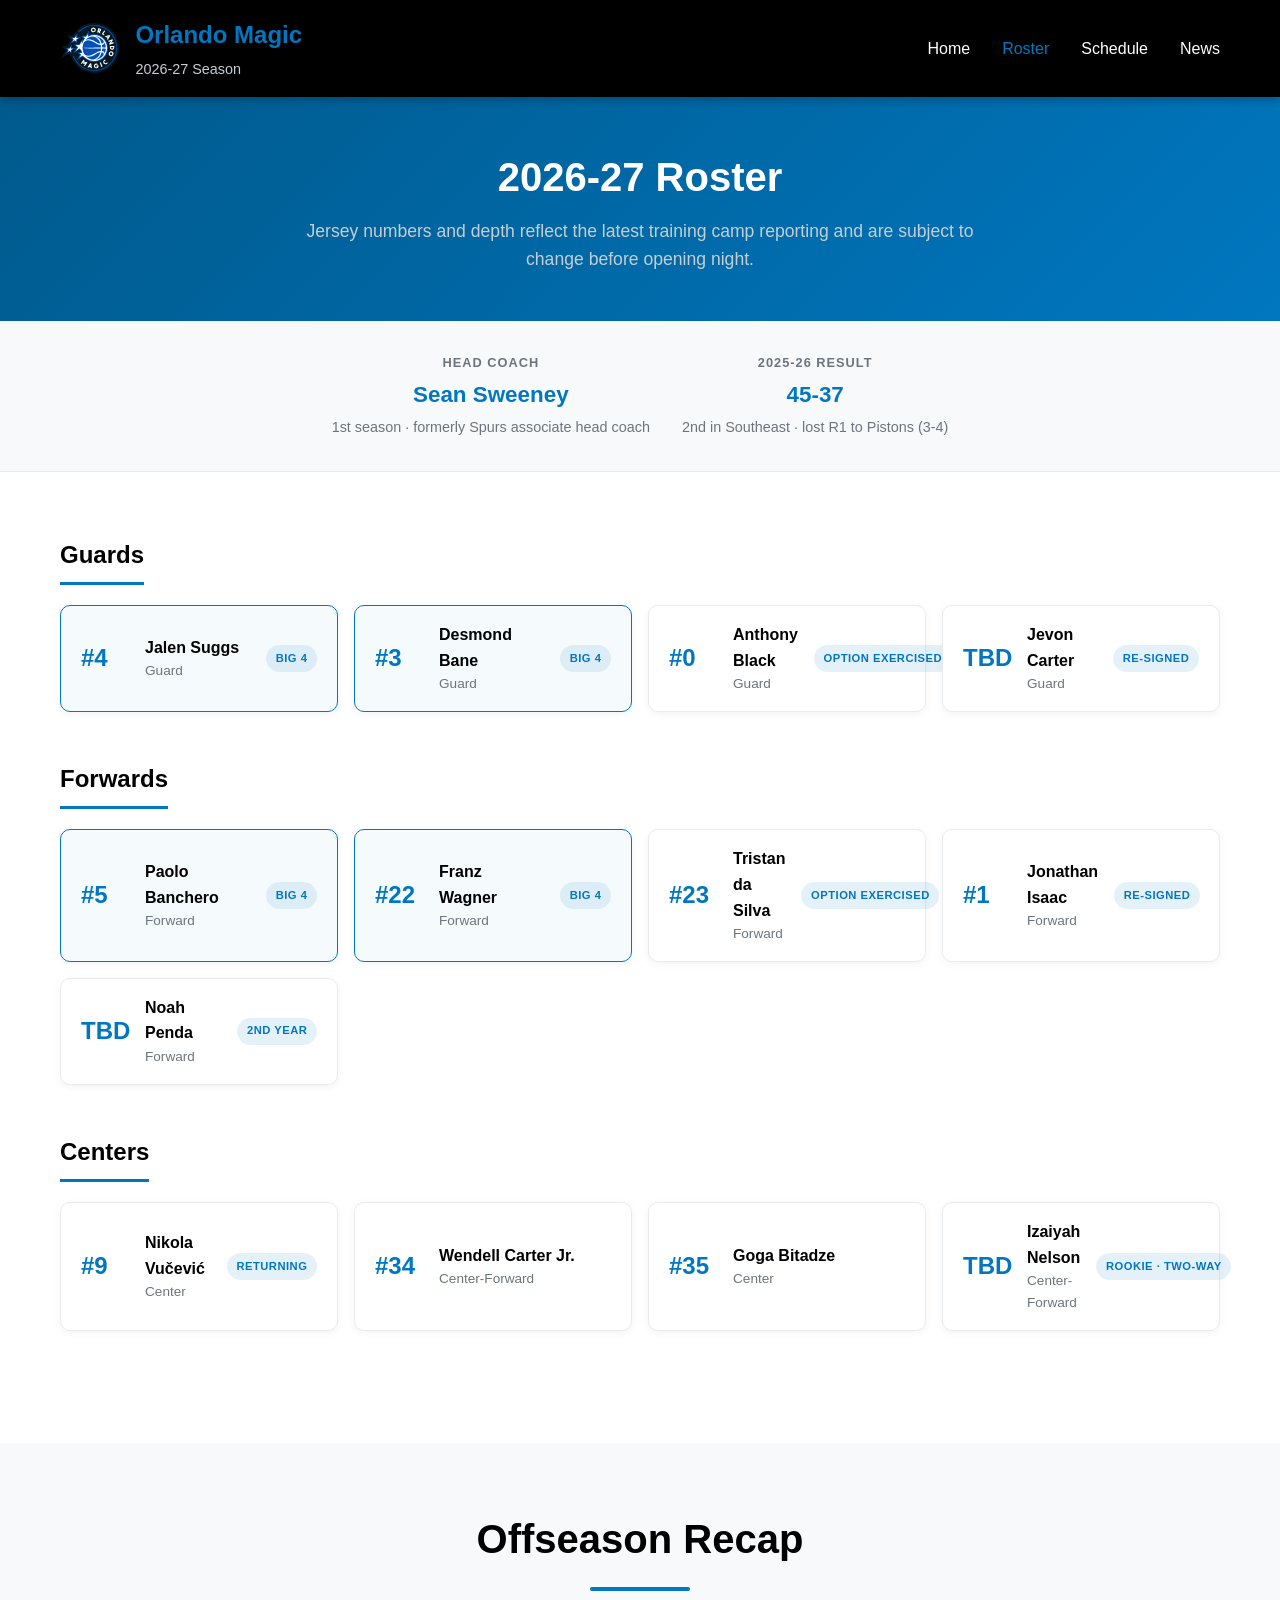
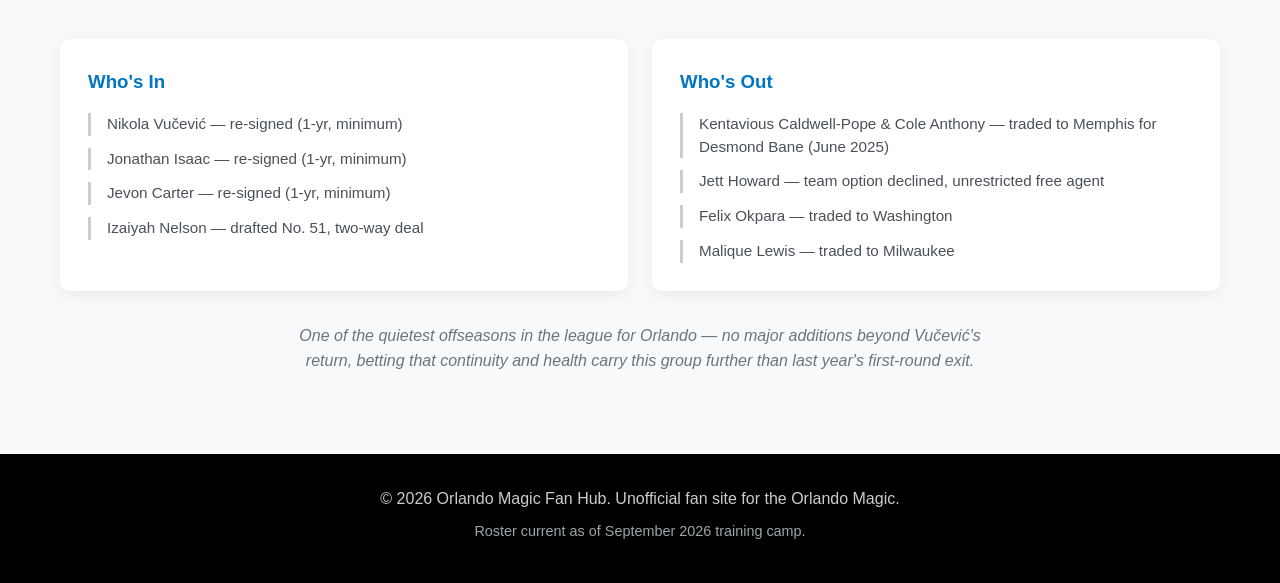
==== roster.html @ 5cc50b39 "Rebuild site as a 2026-27 season hub with roster, schedule, and news pages The Wagner brothers are n" ====
<!DOCTYPE html>
<html lang="en">
<head>
    <meta charset="UTF-8">
    <meta name="viewport" content="width=device-width, initial-scale=1.0">
    <meta name="description" content="Full 2026-27 Orlando Magic roster, grouped by position, with head coach Sean Sweeney and an offseason transactions recap.">
    <title>Roster | Orlando Magic 2026-27</title>
    <link rel="stylesheet" href="styles.css">
</head>
<body>
    <!-- Header -->
    <header class="header">
        <div class="container">
            <div class="header-content">
                <div class="logo">
                    <img src="assets/images/orlando-magic-logo.svg" alt="Orlando Magic Logo" class="logo-image">
                    <div class="logo-text">
                        <h1>Orlando Magic</h1>
                        <p>2026-27 Season</p>
                    </div>
                </div>
                <nav class="nav">
                    <a href="index.html" class="nav-link">Home</a>
                    <a href="roster.html" class="nav-link active">Roster</a>
                    <a href="schedule.html" class="nav-link">Schedule</a>
                    <a href="news.html" class="nav-link">News</a>
                </nav>
            </div>
        </div>
    </header>

    <!-- Page Header -->
    <section class="page-header">
        <div class="container">
            <h2 class="page-title">2026-27 Roster</h2>
            <p class="page-subtitle">Jersey numbers and depth reflect the latest training camp reporting and are subject to change before opening night.</p>
        </div>
    </section>

    <!-- Coach Bar -->
    <section class="coach-bar">
        <div class="container coach-bar-content">
            <div class="coach-info">
                <span class="coach-label">Head Coach</span>
                <span class="coach-name">Sean Sweeney</span>
                <span class="coach-note">1st season &middot; formerly Spurs associate head coach</span>
            </div>
            <div class="coach-info">
                <span class="coach-label">2025-26 Result</span>
                <span class="coach-name">45-37</span>
                <span class="coach-note">2nd in Southeast &middot; lost R1 to Pistons (3-4)</span>
            </div>
        </div>
    </section>

    <!-- Roster -->
    <section class="roster">
        <div class="container">

            <div class="position-group">
                <h3 class="position-title">Guards</h3>
                <div class="roster-grid">
                    <div class="roster-card featured">
                        <span class="roster-number">#4</span>
                        <div class="roster-details">
                            <span class="roster-name">Jalen Suggs</span>
                            <span class="roster-meta">Guard</span>
                        </div>
                        <span class="roster-tag">Big 4</span>
                    </div>
                    <div class="roster-card featured">
                        <span class="roster-number">#3</span>
                        <div class="roster-details">
                            <span class="roster-name">Desmond Bane</span>
                            <span class="roster-meta">Guard</span>
                        </div>
                        <span class="roster-tag">Big 4</span>
                    </div>
                    <div class="roster-card">
                        <span class="roster-number">#0</span>
                        <div class="roster-details">
                            <span class="roster-name">Anthony Black</span>
                            <span class="roster-meta">Guard</span>
                        </div>
                        <span class="roster-tag">Option Exercised</span>
                    </div>
                    <div class="roster-card">
                        <span class="roster-number">TBD</span>
                        <div class="roster-details">
                            <span class="roster-name">Jevon Carter</span>
                            <span class="roster-meta">Guard</span>
                        </div>
                        <span class="roster-tag">Re-Signed</span>
                    </div>
                </div>
            </div>

            <div class="position-group">
                <h3 class="position-title">Forwards</h3>
                <div class="roster-grid">
                    <div class="roster-card featured">
                        <span class="roster-number">#5</span>
                        <div class="roster-details">
                            <span class="roster-name">Paolo Banchero</span>
                            <span class="roster-meta">Forward</span>
                        </div>
                        <span class="roster-tag">Big 4</span>
                    </div>
                    <div class="roster-card featured">
                        <span class="roster-number">#22</span>
                        <div class="roster-details">
                            <span class="roster-name">Franz Wagner</span>
                            <span class="roster-meta">Forward</span>
                        </div>
                        <span class="roster-tag">Big 4</span>
                    </div>
                    <div class="roster-card">
                        <span class="roster-number">#23</span>
                        <div class="roster-details">
                            <span class="roster-name">Tristan da Silva</span>
                            <span class="roster-meta">Forward</span>
                        </div>
                        <span class="roster-tag">Option Exercised</span>
                    </div>
                    <div class="roster-card">
                        <span class="roster-number">#1</span>
                        <div class="roster-details">
                            <span class="roster-name">Jonathan Isaac</span>
                            <span class="roster-meta">Forward</span>
                        </div>
                        <span class="roster-tag">Re-Signed</span>
                    </div>
                    <div class="roster-card">
                        <span class="roster-number">TBD</span>
                        <div class="roster-details">
                            <span class="roster-name">Noah Penda</span>
                            <span class="roster-meta">Forward</span>
                        </div>
                        <span class="roster-tag">2nd Year</span>
                    </div>
                </div>
            </div>

            <div class="position-group">
                <h3 class="position-title">Centers</h3>
                <div class="roster-grid">
                    <div class="roster-card">
                        <span class="roster-number">#9</span>
                        <div class="roster-details">
                            <span class="roster-name">Nikola Vučević</span>
                            <span class="roster-meta">Center</span>
                        </div>
                        <span class="roster-tag">Returning</span>
                    </div>
                    <div class="roster-card">
                        <span class="roster-number">#34</span>
                        <div class="roster-details">
                            <span class="roster-name">Wendell Carter Jr.</span>
                            <span class="roster-meta">Center-Forward</span>
                        </div>
                    </div>
                    <div class="roster-card">
                        <span class="roster-number">#35</span>
                        <div class="roster-details">
                            <span class="roster-name">Goga Bitadze</span>
                            <span class="roster-meta">Center</span>
                        </div>
                    </div>
                    <div class="roster-card">
                        <span class="roster-number">TBD</span>
                        <div class="roster-details">
                            <span class="roster-name">Izaiyah Nelson</span>
                            <span class="roster-meta">Center-Forward</span>
                        </div>
                        <span class="roster-tag">Rookie &middot; Two-Way</span>
                    </div>
                </div>
            </div>

        </div>
    </section>

    <!-- Offseason Recap -->
    <section class="offseason">
        <div class="container">
            <h2 class="section-title">Offseason Recap</h2>
            <div class="offseason-grid">
                <div class="offseason-card">
                    <h3>Who's In</h3>
                    <ul>
                        <li>Nikola Vučević &mdash; re-signed (1-yr, minimum)</li>
                        <li>Jonathan Isaac &mdash; re-signed (1-yr, minimum)</li>
                        <li>Jevon Carter &mdash; re-signed (1-yr, minimum)</li>
                        <li>Izaiyah Nelson &mdash; drafted No. 51, two-way deal</li>
                    </ul>
                </div>
                <div class="offseason-card">
                    <h3>Who's Out</h3>
                    <ul>
                        <li>Kentavious Caldwell-Pope &amp; Cole Anthony &mdash; traded to Memphis for Desmond Bane (June 2025)</li>
                        <li>Jett Howard &mdash; team option declined, unrestricted free agent</li>
                        <li>Felix Okpara &mdash; traded to Washington</li>
                        <li>Malique Lewis &mdash; traded to Milwaukee</li>
                    </ul>
                </div>
            </div>
            <p class="offseason-note">
                One of the quietest offseasons in the league for Orlando &mdash; no major additions beyond
                Vučević's return, betting that continuity and health carry this group further than last
                year's first-round exit.
            </p>
        </div>
    </section>

    <!-- Footer -->
    <footer class="footer">
        <div class="container">
            <p>&copy; 2026 Orlando Magic Fan Hub. Unofficial fan site for the Orlando Magic.</p>
            <p class="footer-note">Roster current as of September 2026 training camp.</p>
        </div>
    </footer>

    <script src="script.js"></script>
</body>
</html>
---- styles.css ----
/* Reset and Base Styles */
* {
    margin: 0;
    padding: 0;
    box-sizing: border-box;
}

:root {
    --magic-blue: #0077C0;
    --magic-black: #000000;
    --magic-white: #FFFFFF;
    --magic-silver: #C4CED4;
    --magic-dark-blue: #005A8D;
}

body {
    font-family: -apple-system, BlinkMacSystemFont, 'Segoe UI', Roboto, 'Helvetica Neue', Arial, sans-serif;
    line-height: 1.6;
    color: var(--magic-black);
    background-color: var(--magic-white);
}

.container {
    max-width: 1200px;
    margin: 0 auto;
    padding: 0 20px;
}

/* Header Styles */
.header {
    background-color: var(--magic-black);
    color: var(--magic-white);
    padding: 1rem 0;
    position: sticky;
    top: 0;
    z-index: 1000;
    box-shadow: 0 2px 10px rgba(0, 0, 0, 0.3);
}

.header-content {
    display: flex;
    justify-content: space-between;
    align-items: center;
}

.logo {
    display: flex;
    align-items: center;
    gap: 1rem;
}

.logo-image {
    height: 50px;
    width: auto;
    object-fit: contain;
}

.logo-text h1 {
    font-size: 1.5rem;
    font-weight: 700;
    color: var(--magic-blue);
    margin-bottom: 0.2rem;
}

.logo-text p {
    font-size: 0.9rem;
    color: var(--magic-silver);
}

.nav {
    display: flex;
    gap: 2rem;
}

.nav-link {
    color: var(--magic-white);
    text-decoration: none;
    font-weight: 500;
    transition: color 0.3s ease;
    padding: 0.5rem 0;
}

.nav-link:hover,
.nav-link.active {
    color: var(--magic-blue);
}

/* Hero Section */
.hero {
    background: linear-gradient(135deg, var(--magic-dark-blue) 0%, var(--magic-blue) 100%);
    color: var(--magic-white);
    padding: 6rem 0;
    position: relative;
    overflow: hidden;
    min-height: 420px;
    display: flex;
    align-items: center;
}

.hero-overlay {
    position: absolute;
    top: 0;
    left: 0;
    right: 0;
    bottom: 0;
    background:
        radial-gradient(circle at 20% 50%, rgba(255, 255, 255, 0.1) 0%, transparent 50%),
        radial-gradient(circle at 80% 80%, rgba(255, 255, 255, 0.1) 0%, transparent 50%);
    pointer-events: none;
    z-index: 0;
}

.hero-content {
    max-width: 800px;
    margin: 0 auto;
    text-align: center;
    position: relative;
    z-index: 1;
}

.hero-eyebrow {
    display: inline-block;
    text-transform: uppercase;
    letter-spacing: 2px;
    font-weight: 700;
    font-size: 0.9rem;
    color: var(--magic-silver);
    margin-bottom: 1rem;
}

.hero-title {
    font-size: 3.2rem;
    font-weight: 800;
    margin-bottom: 1rem;
    text-shadow: 2px 2px 4px rgba(0, 0, 0, 0.3);
}

.hero-subtitle {
    font-size: 1.25rem;
    line-height: 1.7;
    margin-bottom: 2rem;
    color: var(--magic-silver);
}

.hero-buttons {
    display: flex;
    gap: 1rem;
    justify-content: center;
    flex-wrap: wrap;
}

.hero-button {
    display: inline-block;
    background-color: var(--magic-white);
    color: var(--magic-blue);
    padding: 1rem 2.5rem;
    border-radius: 50px;
    text-decoration: none;
    font-weight: 600;
    font-size: 1.1rem;
    transition: all 0.3s ease;
    box-shadow: 0 4px 15px rgba(0, 0, 0, 0.2);
}

.hero-button:hover {
    transform: translateY(-2px);
    box-shadow: 0 6px 20px rgba(0, 0, 0, 0.3);
    background-color: var(--magic-silver);
}

.hero-button-secondary {
    background-color: transparent;
    color: var(--magic-white);
    box-shadow: none;
    border: 2px solid rgba(255, 255, 255, 0.6);
}

.hero-button-secondary:hover {
    background-color: rgba(255, 255, 255, 0.15);
    color: var(--magic-white);
}

/* Key Dates Strip */
.key-dates {
    background-color: var(--magic-black);
    color: var(--magic-white);
    padding: 1.5rem 0;
}

.key-dates-content {
    display: flex;
    flex-wrap: wrap;
    align-items: center;
    justify-content: space-between;
    gap: 1.5rem;
}

.key-date {
    display: flex;
    flex-direction: column;
    gap: 0.2rem;
}

.key-date-label {
    font-size: 0.8rem;
    text-transform: uppercase;
    letter-spacing: 1px;
    color: var(--magic-silver);
}

.key-date-value {
    font-weight: 700;
    font-size: 1.05rem;
}

.key-dates-link {
    color: var(--magic-blue);
    font-weight: 600;
    text-decoration: none;
    white-space: nowrap;
}

.key-dates-link:hover {
    text-decoration: underline;
}

/* Page Header (interior pages) */
.page-header {
    background: linear-gradient(135deg, var(--magic-dark-blue) 0%, var(--magic-blue) 100%);
    color: var(--magic-white);
    padding: 3rem 0;
    text-align: center;
}

.page-title {
    font-size: 2.5rem;
    font-weight: 800;
    margin-bottom: 0.5rem;
}

.page-subtitle {
    font-size: 1.1rem;
    color: var(--magic-silver);
    max-width: 700px;
    margin: 0 auto;
}

.section-subtitle {
    text-align: center;
    max-width: 700px;
    margin: -2rem auto 2rem;
    color: #6c757d;
    font-size: 1.05rem;
}

/* Players Section */
.players {
    padding: 5rem 0;
    background-color: #f8f9fa;
}

.section-title {
    text-align: center;
    font-size: 2.5rem;
    font-weight: 700;
    margin-bottom: 3rem;
    color: var(--magic-black);
}

.section-title::after {
    content: '';
    display: block;
    width: 100px;
    height: 4px;
    background-color: var(--magic-blue);
    margin: 1rem auto 0;
    border-radius: 2px;
}

.player-cards {
    display: grid;
    grid-template-columns: repeat(auto-fit, minmax(450px, 1fr));
    gap: 2rem;
    margin-top: 3rem;
}

.big-four-grid {
    grid-template-columns: repeat(auto-fit, minmax(320px, 1fr));
}

.player-card {
    background-color: var(--magic-white);
    border-radius: 15px;
    overflow: hidden;
    box-shadow: 0 4px 20px rgba(0, 0, 0, 0.1);
    transition: all 0.3s ease;
}

.player-card:hover {
    transform: translateY(-10px);
    box-shadow: 0 8px 30px rgba(0, 119, 192, 0.3);
}

.player-image {
    position: relative;
    background: linear-gradient(135deg, var(--magic-blue) 0%, var(--magic-dark-blue) 100%);
    height: 250px;
    display: flex;
    align-items: center;
    justify-content: center;
    overflow: hidden;
}

.player-photo-background {
    position: absolute;
    top: 0;
    left: 0;
    width: 100%;
    height: 100%;
    z-index: 0;
}

.player-photo {
    width: 100%;
    height: 100%;
    object-fit: cover;
    object-position: center;
}

.player-image-overlay {
    position: absolute;
    top: 0;
    left: 0;
    width: 100%;
    height: 100%;
    background: linear-gradient(
        135deg,
        rgba(0, 90, 141, 0.75) 0%,
        rgba(0, 119, 192, 0.75) 100%
    );
    z-index: 1;
}

.jersey-number {
    position: relative;
    z-index: 2;
    font-size: 8rem;
    font-weight: 900;
    color: rgba(255, 255, 255, 0.4);
    text-shadow: 3px 3px 6px rgba(0, 0, 0, 0.5);
}

.player-info {
    padding: 2rem;
}

.player-name {
    font-size: 2rem;
    font-weight: 700;
    color: var(--magic-black);
    margin-bottom: 0.5rem;
}

.player-position {
    font-size: 1.1rem;
    color: var(--magic-blue);
    font-weight: 600;
    margin-bottom: 1.5rem;
}

.player-stats {
    display: flex;
    justify-content: space-around;
    padding: 1.5rem 0;
    margin: 1.5rem 0;
    background-color: #f8f9fa;
    border-radius: 10px;
}

.stat {
    text-align: center;
}

.stat-value {
    display: block;
    font-size: 2rem;
    font-weight: 800;
    color: var(--magic-blue);
    margin-bottom: 0.3rem;
}

.stat-label {
    display: block;
    font-size: 0.9rem;
    color: #6c757d;
    font-weight: 600;
    text-transform: uppercase;
    letter-spacing: 0.5px;
}

.player-bio {
    margin-top: 1.5rem;
}

.player-bio p {
    color: #495057;
    line-height: 1.8;
    font-size: 1rem;
}

/* Season Preview */
.preview {
    padding: 5rem 0;
    background-color: var(--magic-white);
}

.preview-grid {
    display: grid;
    grid-template-columns: repeat(auto-fit, minmax(280px, 1fr));
    gap: 1.5rem;
    margin-top: 2rem;
}

.preview-card {
    background-color: #f8f9fa;
    border-left: 4px solid var(--magic-blue);
    border-radius: 8px;
    padding: 1.75rem;
}

.preview-card h3 {
    color: var(--magic-black);
    margin-bottom: 0.75rem;
    font-size: 1.2rem;
}

.preview-card p {
    color: #495057;
    line-height: 1.7;
}

/* News Grid (shared by home preview + news page) */
.section-header-row {
    display: flex;
    align-items: baseline;
    justify-content: space-between;
    flex-wrap: wrap;
    gap: 1rem;
    margin-bottom: 1rem;
}

.section-header-row .section-title {
    margin-bottom: 0;
}

.see-all-link {
    color: var(--magic-blue);
    font-weight: 600;
    text-decoration: none;
    white-space: nowrap;
}

.see-all-link:hover {
    text-decoration: underline;
}

.news-preview {
    padding: 5rem 0;
    background-color: #f8f9fa;
}

.news-feed {
    padding: 4rem 0;
}

.news-grid {
    display: grid;
    grid-template-columns: repeat(auto-fit, minmax(300px, 1fr));
    gap: 1.5rem;
    margin-top: 2rem;
}

.news-grid-preview {
    margin-top: 1.5rem;
}

.news-card {
    background-color: var(--magic-white);
    border-radius: 12px;
    padding: 1.75rem;
    box-shadow: 0 4px 15px rgba(0, 0, 0, 0.08);
    transition: transform 0.3s ease, box-shadow 0.3s ease;
}

.news-card:hover {
    transform: translateY(-4px);
    box-shadow: 0 8px 25px rgba(0, 119, 192, 0.2);
}

.news-date {
    display: inline-block;
    font-size: 0.8rem;
    font-weight: 700;
    text-transform: uppercase;
    letter-spacing: 0.5px;
    color: var(--magic-blue);
    margin-bottom: 0.6rem;
}

.news-card h3 {
    font-size: 1.15rem;
    color: var(--magic-black);
    margin-bottom: 0.6rem;
    line-height: 1.4;
}

.news-card p {
    color: #495057;
    line-height: 1.6;
    font-size: 0.95rem;
}

/* Coach Bar */
.coach-bar {
    background-color: #f8f9fa;
    padding: 2rem 0;
    border-bottom: 1px solid #e9ecef;
}

.coach-bar-content {
    display: flex;
    flex-wrap: wrap;
    gap: 2rem;
    justify-content: center;
}

.coach-info {
    display: flex;
    flex-direction: column;
    gap: 0.2rem;
    text-align: center;
    min-width: 220px;
}

.coach-label {
    font-size: 0.8rem;
    text-transform: uppercase;
    letter-spacing: 1px;
    color: #6c757d;
    font-weight: 600;
}

.coach-name {
    font-size: 1.4rem;
    font-weight: 800;
    color: var(--magic-blue);
}

.coach-note {
    font-size: 0.9rem;
    color: #6c757d;
}

/* Roster */
.roster {
    padding: 4rem 0;
}

.position-group {
    margin-bottom: 3rem;
}

.position-title {
    font-size: 1.5rem;
    font-weight: 700;
    color: var(--magic-black);
    margin-bottom: 1.25rem;
    padding-bottom: 0.5rem;
    border-bottom: 3px solid var(--magic-blue);
    display: inline-block;
}

.roster-grid {
    display: grid;
    grid-template-columns: repeat(auto-fill, minmax(260px, 1fr));
    gap: 1rem;
}

.roster-card {
    display: flex;
    align-items: center;
    gap: 1rem;
    background-color: var(--magic-white);
    border: 1px solid #e9ecef;
    border-radius: 10px;
    padding: 1rem 1.25rem;
    box-shadow: 0 2px 8px rgba(0, 0, 0, 0.05);
}

.roster-card.featured {
    border-color: var(--magic-blue);
    background-color: rgba(0, 119, 192, 0.04);
}

.roster-number {
    font-size: 1.5rem;
    font-weight: 800;
    color: var(--magic-blue);
    min-width: 3rem;
}

.roster-details {
    display: flex;
    flex-direction: column;
    flex-grow: 1;
}

.roster-name {
    font-weight: 700;
    color: var(--magic-black);
}

.roster-meta {
    font-size: 0.85rem;
    color: #6c757d;
}

.roster-tag {
    font-size: 0.7rem;
    font-weight: 700;
    text-transform: uppercase;
    letter-spacing: 0.5px;
    color: var(--magic-blue);
    background-color: rgba(0, 119, 192, 0.1);
    padding: 0.3rem 0.6rem;
    border-radius: 20px;
    white-space: nowrap;
}

/* Offseason Recap */
.offseason {
    padding: 4rem 0 5rem;
    background-color: #f8f9fa;
}

.offseason-grid {
    display: grid;
    grid-template-columns: repeat(auto-fit, minmax(300px, 1fr));
    gap: 1.5rem;
    margin-top: 2rem;
}

.offseason-card {
    background-color: var(--magic-white);
    border-radius: 10px;
    padding: 1.75rem;
    box-shadow: 0 4px 15px rgba(0, 0, 0, 0.06);
}

.offseason-card h3 {
    color: var(--magic-blue);
    margin-bottom: 1rem;
}

.offseason-card ul {
    list-style: none;
    display: flex;
    flex-direction: column;
    gap: 0.75rem;
}

.offseason-card li {
    padding-left: 1rem;
    border-left: 3px solid var(--magic-silver);
    color: #495057;
    line-height: 1.5;
    font-size: 0.95rem;
}

.offseason-note {
    margin-top: 2rem;
    text-align: center;
    color: #6c757d;
    max-width: 700px;
    margin-left: auto;
    margin-right: auto;
    font-style: italic;
}

/* Schedule: Opener */
.opener {
    padding: 3rem 0;
}

.opener-card {
    background: linear-gradient(135deg, var(--magic-dark-blue) 0%, var(--magic-blue) 100%);
    color: var(--magic-white);
    border-radius: 15px;
    padding: 2.5rem;
    text-align: center;
}

.opener-label {
    display: inline-block;
    text-transform: uppercase;
    letter-spacing: 2px;
    font-weight: 700;
    font-size: 0.85rem;
    color: var(--magic-silver);
    margin-bottom: 0.75rem;
}

.opener-matchup {
    font-size: 2rem;
    font-weight: 800;
    margin-bottom: 0.5rem;
}

.opener-details {
    font-size: 1.1rem;
    color: var(--magic-silver);
}

/* Schedule Table */
.schedule-section {
    padding: 2rem 0 5rem;
}

.schedule-table-wrapper {
    overflow-x: auto;
    margin-top: 2rem;
    border-radius: 12px;
    box-shadow: 0 4px 15px rgba(0, 0, 0, 0.08);
}

.schedule-table {
    width: 100%;
    border-collapse: collapse;
    background-color: var(--magic-white);
}

.schedule-table th,
.schedule-table td {
    padding: 1rem 1.25rem;
    text-align: left;
    border-bottom: 1px solid #e9ecef;
}

.schedule-table th {
    background-color: var(--magic-black);
    color: var(--magic-white);
    text-transform: uppercase;
    font-size: 0.8rem;
    letter-spacing: 0.5px;
}

.schedule-table tbody tr:hover {
    background-color: #f8f9fa;
}

.tv-badge {
    display: inline-block;
    background-color: rgba(0, 119, 192, 0.1);
    color: var(--magic-blue);
    font-weight: 700;
    font-size: 0.8rem;
    padding: 0.3rem 0.7rem;
    border-radius: 20px;
}

.schedule-note {
    margin-top: 2rem;
    text-align: center;
    color: #6c757d;
    max-width: 700px;
    margin-left: auto;
    margin-right: auto;
    line-height: 1.6;
}

/* Footer */
.footer {
    background-color: var(--magic-black);
    color: var(--magic-white);
    padding: 2rem 0;
    text-align: center;
}

.footer p {
    margin-bottom: 0.5rem;
    opacity: 0.8;
}

.footer-note {
    font-size: 0.9rem;
    color: var(--magic-silver);
}

/* Responsive Design */
@media (max-width: 1024px) {
    .player-cards {
        grid-template-columns: 1fr;
        max-width: 600px;
        margin-left: auto;
        margin-right: auto;
    }
}

@media (max-width: 768px) {
    .hero-title {
        font-size: 2.5rem;
    }

    .hero-subtitle {
        font-size: 1.2rem;
    }

    .section-title {
        font-size: 2rem;
    }

    .player-cards {
        grid-template-columns: 1fr;
        gap: 1.5rem;
    }

    .nav {
        gap: 1rem;
    }

    .nav-link {
        font-size: 0.9rem;
    }

    .logo-text h1 {
        font-size: 1.2rem;
    }

    .logo-text p {
        font-size: 0.8rem;
    }

    .key-dates-content {
        justify-content: center;
        text-align: center;
    }

    .coach-bar-content {
        flex-direction: column;
        align-items: center;
    }

    .page-title {
        font-size: 2rem;
    }

    .opener-matchup {
        font-size: 1.5rem;
    }

    .opener-card {
        padding: 1.75rem;
    }
}

@media (max-width: 480px) {
    .hero {
        padding: 4rem 0;
    }

    .hero-title {
        font-size: 2rem;
    }

    .hero-subtitle {
        font-size: 1rem;
    }

    .hero-button {
        padding: 0.8rem 2rem;
        font-size: 1rem;
    }

    .player-cards {
        grid-template-columns: 1fr;
    }

    .player-name {
        font-size: 1.5rem;
    }

    .jersey-number {
        font-size: 6rem;
    }

    .stat-value {
        font-size: 1.5rem;
    }

    .header-content {
        flex-direction: column;
        gap: 1rem;
    }

    .nav {
        width: 100%;
        justify-content: center;
    }
}

/* Smooth Scrolling */
html {
    scroll-behavior: smooth;
}

/* Selection Colors */
::selection {
    background-color: var(--magic-blue);
    color: var(--magic-white);
}
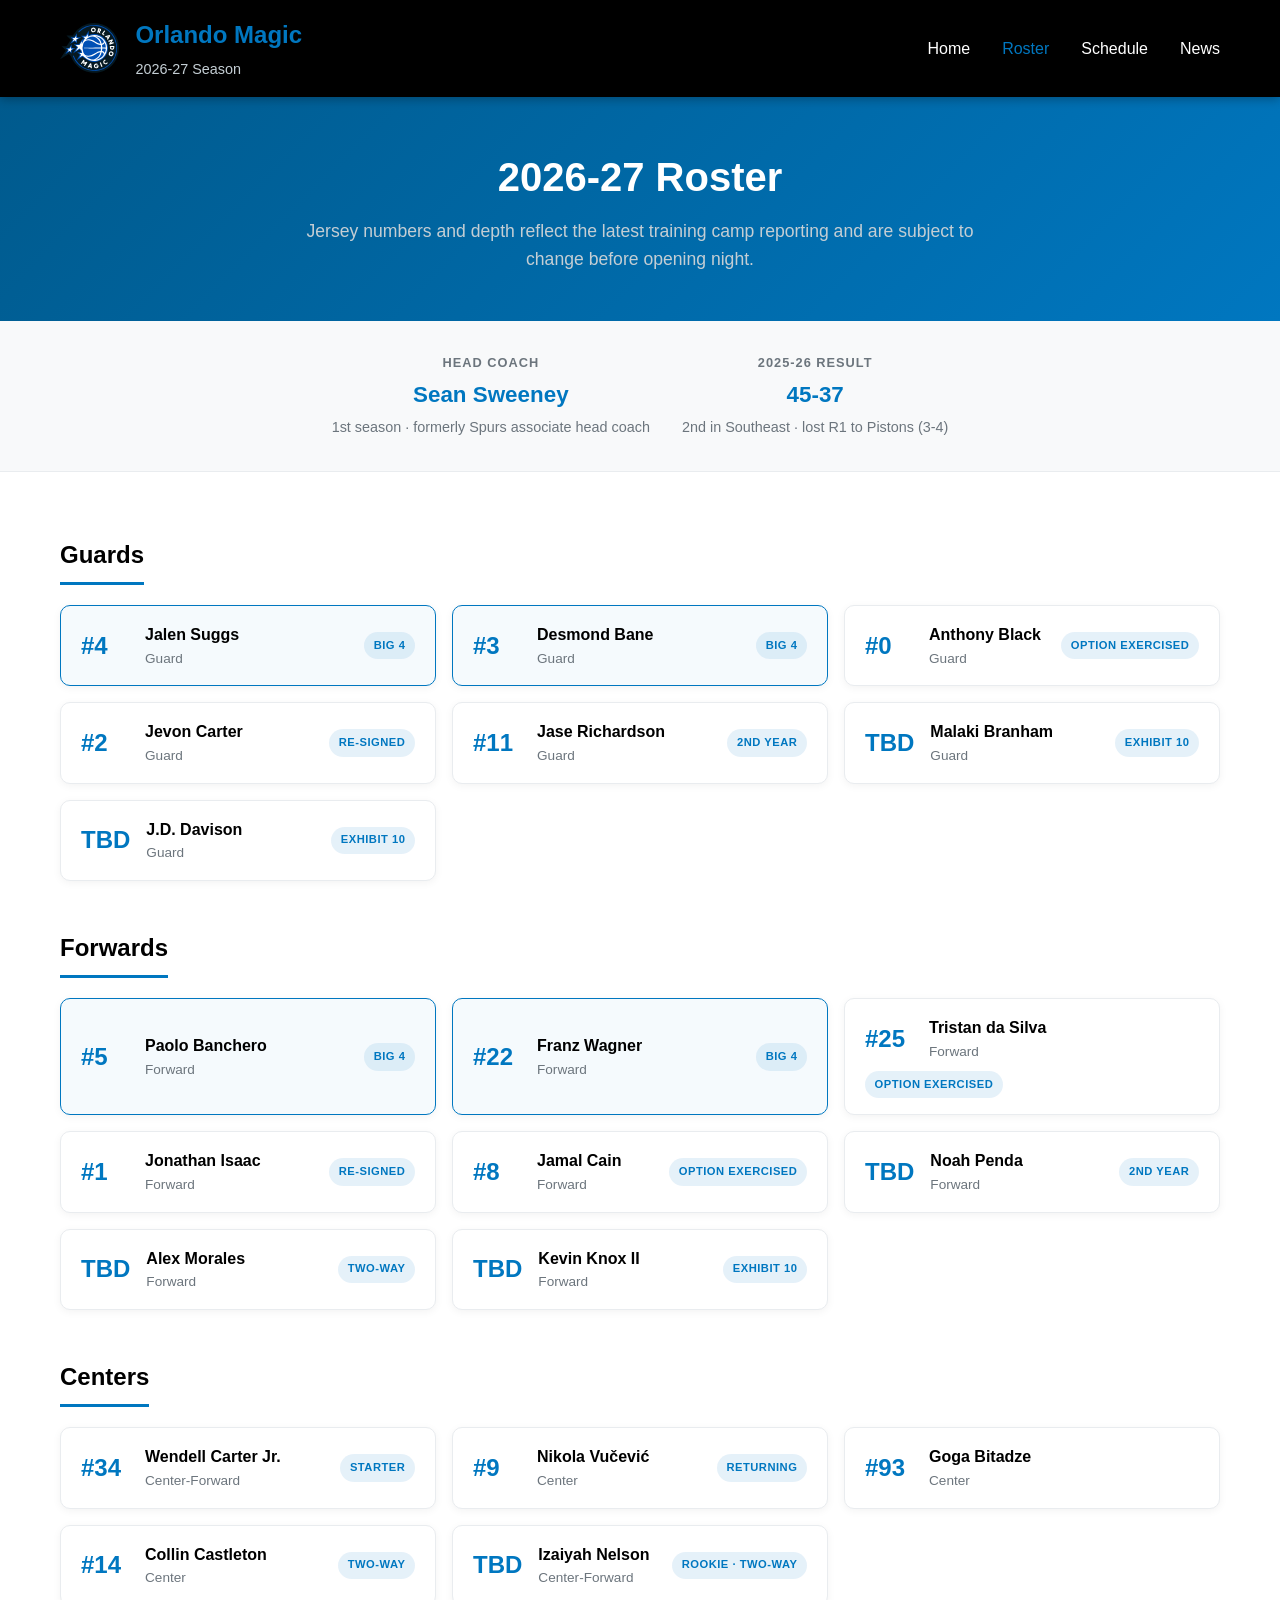
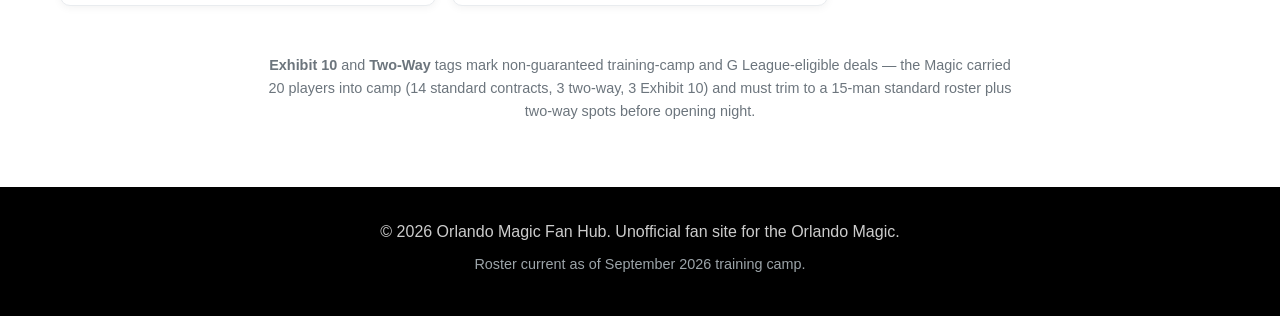
==== commit ff043862: "Fix roster accuracy and move offseason recap to the home page Roster was missing more than a third o" ====
--- a/roster.html
+++ b/roster.html
@@ -3,7 +3,7 @@
 <head>
     <meta charset="UTF-8">
     <meta name="viewport" content="width=device-width, initial-scale=1.0">
-    <meta name="description" content="Full 2026-27 Orlando Magic roster, grouped by position, with head coach Sean Sweeney and an offseason transactions recap.">
+    <meta name="description" content="Full 2026-27 Orlando Magic training camp roster, grouped by position, with head coach Sean Sweeney.">
     <title>Roster | Orlando Magic 2026-27</title>
     <link rel="stylesheet" href="styles.css">
 </head>
@@ -85,12 +85,36 @@
                         <span class="roster-tag">Option Exercised</span>
                     </div>
                     <div class="roster-card">
-                        <span class="roster-number">TBD</span>
+                        <span class="roster-number">#2</span>
                         <div class="roster-details">
                             <span class="roster-name">Jevon Carter</span>
                             <span class="roster-meta">Guard</span>
                         </div>
                         <span class="roster-tag">Re-Signed</span>
+                    </div>
+                    <div class="roster-card">
+                        <span class="roster-number">#11</span>
+                        <div class="roster-details">
+                            <span class="roster-name">Jase Richardson</span>
+                            <span class="roster-meta">Guard</span>
+                        </div>
+                        <span class="roster-tag">2nd Year</span>
+                    </div>
+                    <div class="roster-card">
+                        <span class="roster-number">TBD</span>
+                        <div class="roster-details">
+                            <span class="roster-name">Malaki Branham</span>
+                            <span class="roster-meta">Guard</span>
+                        </div>
+                        <span class="roster-tag">Exhibit 10</span>
+                    </div>
+                    <div class="roster-card">
+                        <span class="roster-number">TBD</span>
+                        <div class="roster-details">
+                            <span class="roster-name">J.D. Davison</span>
+                            <span class="roster-meta">Guard</span>
+                        </div>
+                        <span class="roster-tag">Exhibit 10</span>
                     </div>
                 </div>
             </div>
@@ -115,7 +139,7 @@
                         <span class="roster-tag">Big 4</span>
                     </div>
                     <div class="roster-card">
-                        <span class="roster-number">#23</span>
+                        <span class="roster-number">#25</span>
                         <div class="roster-details">
                             <span class="roster-name">Tristan da Silva</span>
                             <span class="roster-meta">Forward</span>
@@ -131,12 +155,36 @@
                         <span class="roster-tag">Re-Signed</span>
                     </div>
                     <div class="roster-card">
+                        <span class="roster-number">#8</span>
+                        <div class="roster-details">
+                            <span class="roster-name">Jamal Cain</span>
+                            <span class="roster-meta">Forward</span>
+                        </div>
+                        <span class="roster-tag">Option Exercised</span>
+                    </div>
+                    <div class="roster-card">
                         <span class="roster-number">TBD</span>
                         <div class="roster-details">
                             <span class="roster-name">Noah Penda</span>
                             <span class="roster-meta">Forward</span>
                         </div>
                         <span class="roster-tag">2nd Year</span>
+                    </div>
+                    <div class="roster-card">
+                        <span class="roster-number">TBD</span>
+                        <div class="roster-details">
+                            <span class="roster-name">Alex Morales</span>
+                            <span class="roster-meta">Forward</span>
+                        </div>
+                        <span class="roster-tag">Two-Way</span>
+                    </div>
+                    <div class="roster-card">
+                        <span class="roster-number">TBD</span>
+                        <div class="roster-details">
+                            <span class="roster-name">Kevin Knox II</span>
+                            <span class="roster-meta">Forward</span>
+                        </div>
+                        <span class="roster-tag">Exhibit 10</span>
                     </div>
                 </div>
             </div>
@@ -145,6 +193,14 @@
                 <h3 class="position-title">Centers</h3>
                 <div class="roster-grid">
                     <div class="roster-card">
+                        <span class="roster-number">#34</span>
+                        <div class="roster-details">
+                            <span class="roster-name">Wendell Carter Jr.</span>
+                            <span class="roster-meta">Center-Forward</span>
+                        </div>
+                        <span class="roster-tag">Starter</span>
+                    </div>
+                    <div class="roster-card">
                         <span class="roster-number">#9</span>
                         <div class="roster-details">
                             <span class="roster-name">Nikola Vučević</span>
@@ -153,20 +209,21 @@
                         <span class="roster-tag">Returning</span>
                     </div>
                     <div class="roster-card">
-                        <span class="roster-number">#34</span>
-                        <div class="roster-details">
-                            <span class="roster-name">Wendell Carter Jr.</span>
-                            <span class="roster-meta">Center-Forward</span>
-                        </div>
-                    </div>
-                    <div class="roster-card">
-                        <span class="roster-number">#35</span>
+                        <span class="roster-number">#93</span>
                         <div class="roster-details">
                             <span class="roster-name">Goga Bitadze</span>
                             <span class="roster-meta">Center</span>
                         </div>
                     </div>
                     <div class="roster-card">
+                        <span class="roster-number">#14</span>
+                        <div class="roster-details">
+                            <span class="roster-name">Collin Castleton</span>
+                            <span class="roster-meta">Center</span>
+                        </div>
+                        <span class="roster-tag">Two-Way</span>
+                    </div>
+                    <div class="roster-card">
                         <span class="roster-number">TBD</span>
                         <div class="roster-details">
                             <span class="roster-name">Izaiyah Nelson</span>
@@ -177,38 +234,13 @@
                 </div>
             </div>
 
-        </div>
-    </section>
-
-    <!-- Offseason Recap -->
-    <section class="offseason">
-        <div class="container">
-            <h2 class="section-title">Offseason Recap</h2>
-            <div class="offseason-grid">
-                <div class="offseason-card">
-                    <h3>Who's In</h3>
-                    <ul>
-                        <li>Nikola Vučević &mdash; re-signed (1-yr, minimum)</li>
-                        <li>Jonathan Isaac &mdash; re-signed (1-yr, minimum)</li>
-                        <li>Jevon Carter &mdash; re-signed (1-yr, minimum)</li>
-                        <li>Izaiyah Nelson &mdash; drafted No. 51, two-way deal</li>
-                    </ul>
-                </div>
-                <div class="offseason-card">
-                    <h3>Who's Out</h3>
-                    <ul>
-                        <li>Kentavious Caldwell-Pope &amp; Cole Anthony &mdash; traded to Memphis for Desmond Bane (June 2025)</li>
-                        <li>Jett Howard &mdash; team option declined, unrestricted free agent</li>
-                        <li>Felix Okpara &mdash; traded to Washington</li>
-                        <li>Malique Lewis &mdash; traded to Milwaukee</li>
-                    </ul>
-                </div>
-            </div>
-            <p class="offseason-note">
-                One of the quietest offseasons in the league for Orlando &mdash; no major additions beyond
-                Vučević's return, betting that continuity and health carry this group further than last
-                year's first-round exit.
+            <p class="roster-key">
+                <strong>Exhibit 10</strong> and <strong>Two-Way</strong> tags mark non-guaranteed training-camp
+                and G League-eligible deals &mdash; the Magic carried 20 players into camp (14 standard
+                contracts, 3 two-way, 3 Exhibit 10) and must trim to a 15-man standard roster plus two-way
+                spots before opening night.
             </p>
+
         </div>
     </section>
 
--- a/styles.css
+++ b/styles.css
@@ -582,14 +582,15 @@
 
 .roster-grid {
     display: grid;
-    grid-template-columns: repeat(auto-fill, minmax(260px, 1fr));
+    grid-template-columns: repeat(auto-fill, minmax(280px, 1fr));
     gap: 1rem;
 }
 
 .roster-card {
     display: flex;
     align-items: center;
-    gap: 1rem;
+    flex-wrap: wrap;
+    gap: 0.5rem 1rem;
     background-color: var(--magic-white);
     border: 1px solid #e9ecef;
     border-radius: 10px;
@@ -635,6 +636,17 @@
     padding: 0.3rem 0.6rem;
     border-radius: 20px;
     white-space: nowrap;
+}
+
+.roster-key {
+    margin-top: 1rem;
+    text-align: center;
+    color: #6c757d;
+    font-size: 0.9rem;
+    max-width: 750px;
+    margin-left: auto;
+    margin-right: auto;
+    line-height: 1.6;
 }
 
 /* Offseason Recap */
@@ -721,6 +733,26 @@
     color: var(--magic-silver);
 }
 
+/* Schedule Legend */
+.schedule-legend {
+    padding: 0.5rem 0 2rem;
+}
+
+.schedule-legend-content {
+    display: flex;
+    flex-wrap: wrap;
+    gap: 1.5rem;
+    justify-content: center;
+    color: #6c757d;
+    font-size: 0.9rem;
+}
+
+.legend-item {
+    display: flex;
+    align-items: center;
+    gap: 0.5rem;
+}
+
 /* Schedule Table */
 .schedule-section {
     padding: 2rem 0 5rem;
@@ -766,6 +798,34 @@
     font-size: 0.8rem;
     padding: 0.3rem 0.7rem;
     border-radius: 20px;
+}
+
+.cup-badge {
+    display: inline-block;
+    background-color: rgba(212, 137, 15, 0.12);
+    color: #b5760b;
+    font-weight: 700;
+    font-size: 0.8rem;
+    padding: 0.3rem 0.7rem;
+    border-radius: 20px;
+}
+
+.schedule-table .month-row td {
+    background-color: var(--magic-black);
+    color: var(--magic-white);
+    font-weight: 700;
+    text-transform: uppercase;
+    letter-spacing: 0.5px;
+    font-size: 0.85rem;
+    padding: 0.75rem 1.25rem;
+}
+
+.schedule-table .note-row td {
+    background-color: rgba(212, 137, 15, 0.08);
+    color: #6c757d;
+    font-style: italic;
+    font-size: 0.9rem;
+    line-height: 1.6;
 }
 
 .schedule-note {
